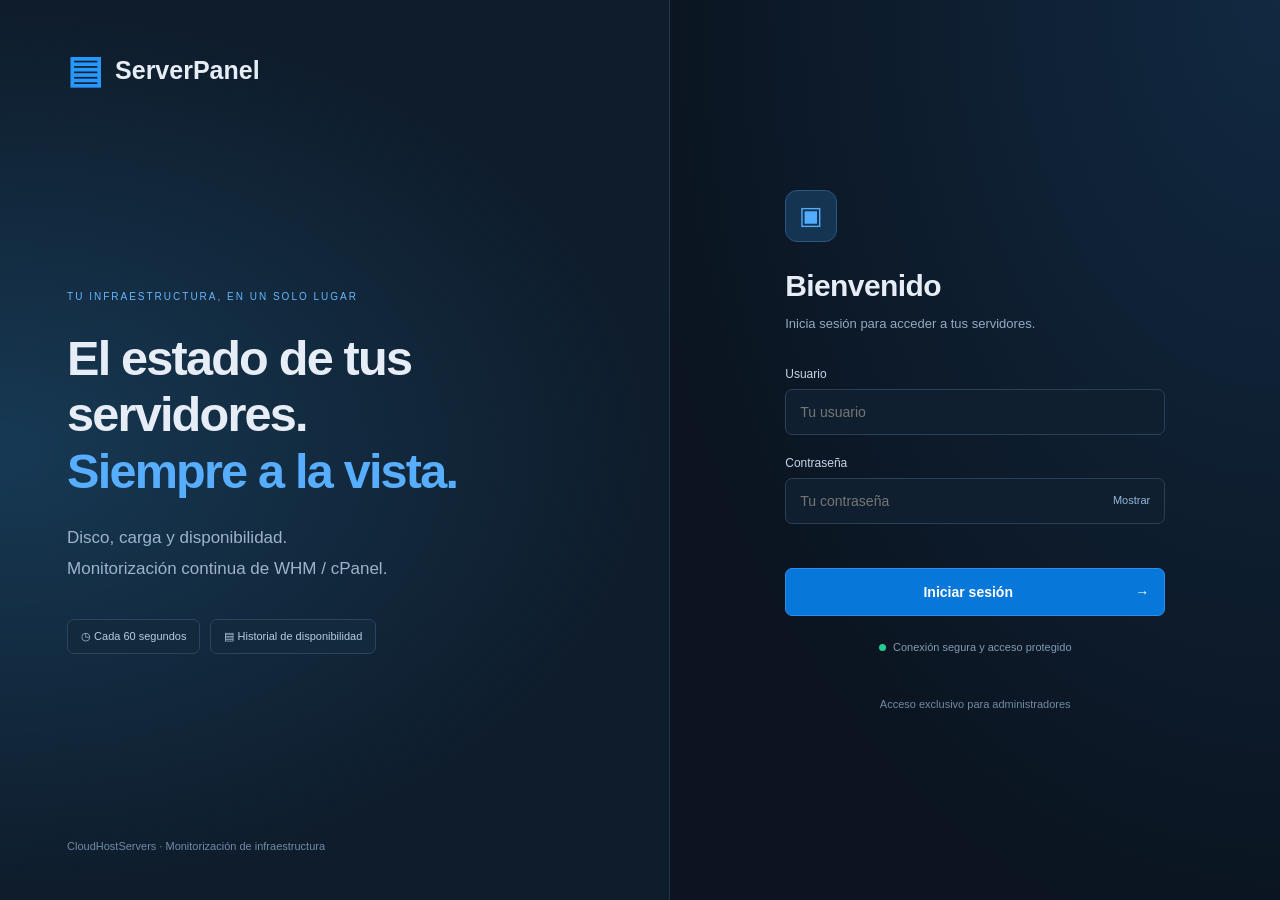
==== login.html @ 0e2ad508 "Add ServerPanel with responsive dashboard and load/latency charts" ====
<!doctype html><html lang="es"><head><meta charset="utf-8"><meta name="viewport" content="width=device-width,initial-scale=1"><title>Iniciar sesión · ServerPanel</title><link rel="stylesheet" href="/login.css"></head><body><main><section class="intro"><div class="brand"><span>▤</span> ServerPanel</div><div><p class="eyebrow">TU INFRAESTRUCTURA, EN UN SOLO LUGAR</p><h1>El estado de tus<br>servidores.<br><em>Siempre a la vista.</em></h1><p>Disco, carga y disponibilidad.<br>Monitorización continua de WHM / cPanel.</p><div class="pills"><span>◷ Cada 60 segundos</span><span>▤ Historial de disponibilidad</span></div></div><small>CloudHostServers · Monitorización de infraestructura</small></section><section class="access"><form id="loginForm"><div class="lock">▣</div><h2>Bienvenido</h2><p>Inicia sesión para acceder a tus servidores.</p><label for="username">Usuario</label><input id="username" name="username" autocomplete="username" required maxlength="64" placeholder="Tu usuario"><label for="password">Contraseña</label><div class="password"><input id="password" name="password" type="password" autocomplete="current-password" required maxlength="1024" placeholder="Tu contraseña"><button id="showPassword" type="button" aria-label="Mostrar contraseña">Mostrar</button></div><p id="error" role="alert"></p><button id="submit" type="submit">Iniciar sesión <span>→</span></button><div class="security"><i></i> Conexión segura y acceso protegido</div></form><small>Acceso exclusivo para administradores</small></section></main><script src="/login.js"></script></body></html>
---- login.css ----
:root{color-scheme:dark;font-family:'Segoe UI',Arial,sans-serif;color:#e7edf6;background:#0b1420}*{box-sizing:border-box}body{margin:0}main{min-height:100vh;display:grid;grid-template-columns:1.1fr 1fr}.intro{padding:48px 10%;background:radial-gradient(ellipse at 0% 50%,#173954,transparent 70%),#0e1c2b;border-right:1px solid #24384a;display:flex;flex-direction:column;justify-content:space-between;gap:70px}.brand{font-size:25px;font-weight:700;display:flex;align-items:center;gap:12px}.brand span{color:#2698ff;font-size:38px}.eyebrow{font-size:10px!important;letter-spacing:2px;color:#65b7ff!important}h1{font-size:clamp(34px,3.8vw,60px);line-height:1.16;letter-spacing:-1.8px;margin:24px 0}h1 em{font-style:normal;color:#57adff}.intro p{font-size:17px;line-height:1.8;color:#9eb3c9}.pills{display:flex;gap:10px;flex-wrap:wrap;margin-top:35px}.pills span{border:1px solid #2b455e;background:#132a3d;padding:10px 13px;border-radius:7px;font-size:11px;color:#b5cde2}small{font-size:11px;color:#718ba4}.access{padding:40px;display:flex;flex-direction:column;align-items:center;justify-content:center;gap:45px;background:radial-gradient(ellipse at 100% 0,#112941,transparent 75%)}form{width:100%;max-width:380px}.lock{display:flex;align-items:center;justify-content:center;width:52px;height:52px;border:1px solid #285782;border-radius:12px;background:#153451;color:#53adff;font-size:25px;margin-bottom:27px}h2{font-size:30px;letter-spacing:-.6px;margin:0 0 10px}form>p{font-size:13px;color:#92abc3;line-height:1.7;margin:0 0 32px}label{display:block;font-size:12px;margin:21px 0 8px;color:#c5d6e8}input{width:100%;border:1px solid #2a4056;border-radius:7px;background:#101f30;color:#e7edf6;padding:14px;font:inherit;font-size:14px;outline:none}input:focus{border-color:#2698ff;box-shadow:0 0 0 3px #2698ff1a}.password{position:relative}.password input{padding-right:78px}.password button{position:absolute;right:10px;top:11px;background:transparent;border:0;color:#91b8d9;font-size:11px;padding:5px;cursor:pointer}#submit{width:100%;padding:15px;border:1px solid #298fee;border-radius:7px;background:#0877da;color:white;font-size:14px;cursor:pointer;font-weight:600}#submit span{float:right}#submit:hover{background:#168aea}#submit:disabled{opacity:.6;cursor:wait}button:focus-visible{outline:2px solid #2698ff;outline-offset:3px}#error{color:#fb8190;min-height:20px;font-size:12px;margin:12px 0}.security{display:flex;gap:7px;align-items:center;justify-content:center;font-size:11px;color:#809bb3;margin-top:25px}.security i{height:7px;width:7px;border-radius:50%;background:#27cc95}@media(max-width:780px){main{grid-template-columns:1fr}.intro{padding:22px 28px;gap:0;border-right:0;border-bottom:1px solid #24384a}.intro>div:nth-child(2),.intro>small{display:none}.access{padding:40px 25px;min-height:calc(100vh - 88px)}}
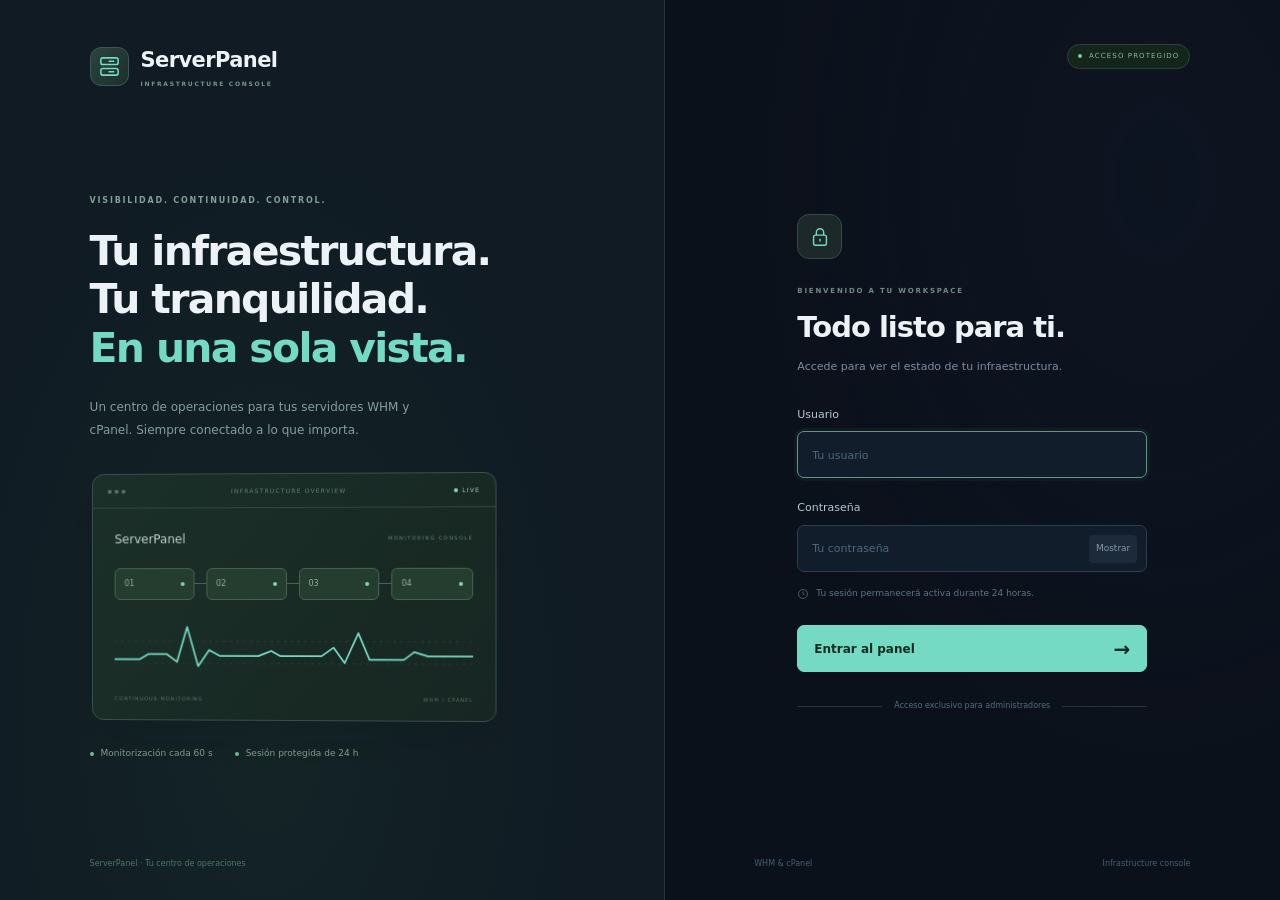
==== commit e6d3e646: "Redesign infrastructure console and mobile experience Unify dashboard, login, alerts and connection " ====
--- a/login.html
+++ b/login.html
@@ -1 +1,15 @@
-<!doctype html><html lang="es"><head><meta charset="utf-8"><meta name="viewport" content="width=device-width,initial-scale=1"><title>Iniciar sesión · ServerPanel</title><link rel="stylesheet" href="/login.css"></head><body><main><section class="intro"><div class="brand"><span>▤</span> ServerPanel</div><div><p class="eyebrow">TU INFRAESTRUCTURA, EN UN SOLO LUGAR</p><h1>El estado de tus<br>servidores.<br><em>Siempre a la vista.</em></h1><p>Disco, carga y disponibilidad.<br>Monitorización continua de WHM / cPanel.</p><div class="pills"><span>◷ Cada 60 segundos</span><span>▤ Historial de disponibilidad</span></div></div><small>CloudHostServers · Monitorización de infraestructura</small></section><section class="access"><form id="loginForm"><div class="lock">▣</div><h2>Bienvenido</h2><p>Inicia sesión para acceder a tus servidores.</p><label for="username">Usuario</label><input id="username" name="username" autocomplete="username" required maxlength="64" placeholder="Tu usuario"><label for="password">Contraseña</label><div class="password"><input id="password" name="password" type="password" autocomplete="current-password" required maxlength="1024" placeholder="Tu contraseña"><button id="showPassword" type="button" aria-label="Mostrar contraseña">Mostrar</button></div><p id="error" role="alert"></p><button id="submit" type="submit">Iniciar sesión <span>→</span></button><div class="security"><i></i> Conexión segura y acceso protegido</div></form><small>Acceso exclusivo para administradores</small></section></main><script src="/login.js"></script></body></html>
+<!doctype html>
+<html lang="es">
+<head><meta charset="utf-8"><meta name="viewport" content="width=device-width,initial-scale=1,viewport-fit=cover"><meta name="theme-color" content="#0b111b"><title>Acceder · ServerPanel</title><link rel="stylesheet" href="/login.css"></head>
+<body>
+  <main class="login-shell">
+    <section class="intro">
+      <a class="brand" href="/login"><span class="brand-mark"><svg viewBox="0 0 24 24" fill="none" stroke="currentColor" stroke-width="1.6"><rect x="3" y="3" width="18" height="7" rx="2"/><rect x="3" y="14" width="18" height="7" rx="2"/><path d="M7 6.5h.01M7 17.5h.01M11 6.5h6M11 17.5h6"/></svg></span><span>ServerPanel<small>INFRASTRUCTURE CONSOLE</small></span></a>
+      <div class="intro-content"><p class="eyebrow">VISIBILIDAD. CONTINUIDAD. CONTROL.</p><h1>Tu infraestructura.<br>Tu tranquilidad.<br><em>En una sola vista.</em></h1><p class="intro-copy">Un centro de operaciones para tus servidores WHM y cPanel. Siempre conectado a lo que importa.</p>
+        <div class="system-art" aria-hidden="true"><div class="art-header"><span class="art-dots"><i></i><i></i><i></i></span><span>INFRASTRUCTURE OVERVIEW</span><span class="art-live"><i></i> LIVE</span></div><div class="art-content"><div class="art-title"><span>ServerPanel</span><small>MONITORING CONSOLE</small></div><div class="art-topology"><span class="art-node">01 <i></i></span><span class="art-node">02 <i></i></span><span class="art-node">03 <i></i></span><span class="art-node">04 <i></i></span></div><svg class="art-wave" viewBox="0 0 420 75" fill="none"><path d="M0 56H420M0 30H420" stroke="#294438" stroke-dasharray="3 5"/><path d="M0 51 30 51 40 45 62 45 74 54 86 13 99 59 112 40 125 47 170 47 185 41 196 47 244 47 258 37 271 55 287 20 300 51 340 51 352 42 368 47 420 47" stroke="#74dac3" stroke-width="2" stroke-linejoin="round"/></svg><div class="art-caption"><span>CONTINUOUS MONITORING</span><span>WHM / CPANEL</span></div></div></div>
+        <div class="intro-features"><span><i></i>Monitorización cada 60 s</span><span><i></i>Sesión protegida de 24 h</span></div>
+      </div><small class="intro-footer">ServerPanel · Tu centro de operaciones</small>
+    </section>
+    <section class="access"><div class="access-top"><span class="secure-pill"><i></i>ACCESO PROTEGIDO</span></div><form id="loginForm"><div class="welcome-icon"><svg viewBox="0 0 24 24" fill="none" stroke="currentColor" stroke-width="1.5"><rect x="5" y="10" width="14" height="11" rx="2"/><path d="M8 10V7a4 4 0 0 1 8 0v3M12 14v3"/></svg></div><p class="eyebrow">BIENVENIDO A TU WORKSPACE</p><h2>Todo listo para ti.</h2><p class="form-intro">Accede para ver el estado de tu infraestructura.</p><label for="username">Usuario</label><input id="username" name="username" autocomplete="username" required maxlength="64" placeholder="Tu usuario" autofocus><label for="password">Contraseña</label><div class="password"><input id="password" name="password" type="password" autocomplete="current-password" required maxlength="1024" placeholder="Tu contraseña"><button id="showPassword" type="button" aria-label="Mostrar contraseña">Mostrar</button></div><div class="session-note"><svg viewBox="0 0 24 24" fill="none" stroke="currentColor" stroke-width="1.5"><circle cx="12" cy="12" r="9"/><path d="M12 7v5l3 2"/></svg>Tu sesión permanecerá activa durante 24 horas.</div><p id="error" role="alert"></p><button id="submit" type="submit">Entrar al panel <span>→</span></button><div class="access-note"><span></span>Acceso exclusivo para administradores<span></span></div></form><div class="access-footer"><span>WHM &amp; cPanel</span><span>Infrastructure console</span></div></section>
+  </main><script src="/login.js"></script>
+</body></html>
--- a/login.css
+++ b/login.css
@@ -1 +1,6 @@
-:root{color-scheme:dark;font-family:'Segoe UI',Arial,sans-serif;color:#e7edf6;background:#0b1420}*{box-sizing:border-box}body{margin:0}main{min-height:100vh;display:grid;grid-template-columns:1.1fr 1fr}.intro{padding:48px 10%;background:radial-gradient(ellipse at 0% 50%,#173954,transparent 70%),#0e1c2b;border-right:1px solid #24384a;display:flex;flex-direction:column;justify-content:space-between;gap:70px}.brand{font-size:25px;font-weight:700;display:flex;align-items:center;gap:12px}.brand span{color:#2698ff;font-size:38px}.eyebrow{font-size:10px!important;letter-spacing:2px;color:#65b7ff!important}h1{font-size:clamp(34px,3.8vw,60px);line-height:1.16;letter-spacing:-1.8px;margin:24px 0}h1 em{font-style:normal;color:#57adff}.intro p{font-size:17px;line-height:1.8;color:#9eb3c9}.pills{display:flex;gap:10px;flex-wrap:wrap;margin-top:35px}.pills span{border:1px solid #2b455e;background:#132a3d;padding:10px 13px;border-radius:7px;font-size:11px;color:#b5cde2}small{font-size:11px;color:#718ba4}.access{padding:40px;display:flex;flex-direction:column;align-items:center;justify-content:center;gap:45px;background:radial-gradient(ellipse at 100% 0,#112941,transparent 75%)}form{width:100%;max-width:380px}.lock{display:flex;align-items:center;justify-content:center;width:52px;height:52px;border:1px solid #285782;border-radius:12px;background:#153451;color:#53adff;font-size:25px;margin-bottom:27px}h2{font-size:30px;letter-spacing:-.6px;margin:0 0 10px}form>p{font-size:13px;color:#92abc3;line-height:1.7;margin:0 0 32px}label{display:block;font-size:12px;margin:21px 0 8px;color:#c5d6e8}input{width:100%;border:1px solid #2a4056;border-radius:7px;background:#101f30;color:#e7edf6;padding:14px;font:inherit;font-size:14px;outline:none}input:focus{border-color:#2698ff;box-shadow:0 0 0 3px #2698ff1a}.password{position:relative}.password input{padding-right:78px}.password button{position:absolute;right:10px;top:11px;background:transparent;border:0;color:#91b8d9;font-size:11px;padding:5px;cursor:pointer}#submit{width:100%;padding:15px;border:1px solid #298fee;border-radius:7px;background:#0877da;color:white;font-size:14px;cursor:pointer;font-weight:600}#submit span{float:right}#submit:hover{background:#168aea}#submit:disabled{opacity:.6;cursor:wait}button:focus-visible{outline:2px solid #2698ff;outline-offset:3px}#error{color:#fb8190;min-height:20px;font-size:12px;margin:12px 0}.security{display:flex;gap:7px;align-items:center;justify-content:center;font-size:11px;color:#809bb3;margin-top:25px}.security i{height:7px;width:7px;border-radius:50%;background:#27cc95}@media(max-width:780px){main{grid-template-columns:1fr}.intro{padding:22px 28px;gap:0;border-right:0;border-bottom:1px solid #24384a}.intro>div:nth-child(2),.intro>small{display:none}.access{padding:40px 25px;min-height:calc(100vh - 88px)}}
+:root{color-scheme:dark;--bg:#0b111b;--text:#edf2f6;--muted:#8f9dae;--mint:#74dac3;--line:#263445;--font:'Segoe UI Variable','Segoe UI',system-ui,-apple-system,sans-serif}*{box-sizing:border-box}body{margin:0;background:var(--bg);color:var(--text);font:14px/1.5 var(--font);-webkit-font-smoothing:antialiased}button,input{font:inherit}a{color:inherit;text-decoration:none}.login-shell{display:grid;grid-template-columns:1.08fr 1fr;min-height:100dvh}.intro{display:flex;flex-direction:column;padding:45px 7vw 30px;background:radial-gradient(ellipse at 40% 80%,#19342d5e,transparent 60%),#101b23;border-right:1px solid #263931}.brand{display:flex;gap:12px;align-items:center;font-size:21px;font-weight:600;letter-spacing:-.6px}.brand-mark{width:39px;height:39px;border:1px solid #3a5a51;background:linear-gradient(130deg,#2b443d,#1d302b);border-radius:11px;color:var(--mint);display:grid;place-items:center}.brand svg{width:23px;height:23px}.brand small{display:block;font-size:6px;letter-spacing:1.7px;color:#71988a;margin-top:2px}.intro-content{margin:auto 0;padding:55px 0 45px;max-width:465px}.eyebrow{color:#81a093;font-size:8px;letter-spacing:1.8px;font-weight:600;margin:0 0 20px}h1{font-size:clamp(32px,3.2vw,51px);line-height:1.18;font-weight:550;letter-spacing:-1.7px;margin:0 0 24px}h1 em{color:var(--mint);font-style:normal}.intro-copy{color:#849d9b;font-size:12px;line-height:1.9;max-width:340px;margin:0 0 32px}.system-art{max-width:405px;border:1px solid #36504a;border-radius:12px;background:linear-gradient(130deg,#1b3029,#172622);box-shadow:0 20px 50px #07120e22;transform:perspective(1200px) rotateY(-3deg);overflow:hidden}.art-header{display:flex;justify-content:space-between;gap:10px;align-items:center;padding:12px 15px;border-bottom:1px solid #30473c;color:#5d8573;font-size:6px;letter-spacing:1.2px}.art-dots{display:flex;gap:3px}.art-dots i{width:4px;height:4px;background:#547769;border-radius:50%}.art-live{color:#a5d5b9;display:flex;align-items:center;gap:4px}.art-live i{width:4px;height:4px;background:#87d5af;border-radius:50%}.art-content{padding:22px 22px 16px}.art-title{display:flex;align-items:center;justify-content:space-between;font-size:12px;color:#c1d5c9;font-weight:500}.art-title small{font-size:5px;letter-spacing:1.4px;color:#648977}.art-topology{display:grid;grid-template-columns:repeat(4,1fr);gap:12px;position:relative;margin-top:20px}.art-topology:before{content:'';height:1px;background:#3f6952;position:absolute;top:15px;left:0;right:0}.art-node{position:relative;border:1px solid #436450;background:#243d2e;color:#8eb29a;display:flex;gap:10px;align-items:center;padding:9px;border-radius:6px;font-size:8px}.art-node i{width:4px;height:4px;background:#8acfa7;border-radius:50%;margin-left:auto}.art-wave{width:100%;height:auto;margin:16px 0 10px}.art-caption{display:flex;justify-content:space-between;color:#547b63;font-size:5px;letter-spacing:1px}.intro-features{display:flex;flex-wrap:wrap;gap:22px;margin-top:26px;font-size:9px;color:#84a18d}.intro-features span{display:flex;gap:7px;align-items:center}.intro-features i{width:4px;height:4px;background:#70c294;border-radius:50%}.intro-footer{color:#4c7662;font-size:8px}.access{display:flex;flex-direction:column;padding:44px 7vw 30px;background:radial-gradient(ellipse at 80% 20%,#151e3340,transparent 60%),var(--bg)}.access-top{display:flex;justify-content:flex-end}.secure-pill{display:flex;align-items:center;gap:7px;border:1px solid #294537;background:#14251c;color:#8abb99;font-size:7px;letter-spacing:1.1px;border-radius:20px;padding:6px 10px}.secure-pill i{width:4px;height:4px;background:#85c999;border-radius:50%}form{width:100%;max-width:350px;margin:auto; padding:45px 0}.welcome-icon{width:45px;height:45px;background:#1c282a;border:1px solid #354b44;border-radius:12px;color:var(--mint);display:grid;place-items:center;margin-bottom:27px}.welcome-icon svg{width:22px;height:22px}form .eyebrow{color:#6c8b80;font-size:7px;margin-bottom:12px}h2{font-size:29px;line-height:1.25;letter-spacing:-1px;font-weight:550;margin:0 0 12px}.form-intro{color:#7c8ea2;font-size:11px;line-height:1.8;margin:0 0 30px}label{display:block;color:#b7c5d4;font-size:11px;margin-bottom:8px}input{display:block;width:100%;border:1px solid #2b3e50;color:#d9e5ee;background:#111d2a;border-radius:7px;min-height:47px;padding:12px 14px;font-size:12px;outline:none;transition:border-color .18s}input::placeholder{color:#4e687f;font-size:11px}input:focus{border-color:#629680;box-shadow:0 0 0 3px #74dac30b}#username{margin-bottom:22px}.password{position:relative}.password input{padding-right:76px}.password button{position:absolute;right:10px;top:10px;min-height:28px;padding:5px 7px;border:0;background:#1c2a3a;color:#8298ae;border-radius:4px;font-size:9px;cursor:pointer}.password button:hover{color:#cce4d9}.session-note{display:flex;align-items:center;gap:7px;color:#5a7385;font-size:9px;margin-top:15px}.session-note svg{width:12px;height:12px;flex-shrink:0}#error{font-size:11px;color:#ef8790;margin:14px 0 0;line-height:1.8}#error:empty{display:none}#submit{width:100%;margin-top:25px;border:1px solid var(--mint);border-radius:7px;min-height:47px;padding:12px 16px;background:var(--mint);color:#102b21;font-weight:600;font-size:12px;cursor:pointer;transition:background .18s;display:flex;align-items:center;justify-content:space-between}#submit span{font-size:20px;line-height:1}#submit:hover{background:#92e6ca}#submit:disabled{opacity:.55;cursor:wait}.access-note{display:flex;align-items:center;gap:12px;justify-content:center;color:#506c7d;font-size:8px;margin-top:28px}.access-note span{height:1px;flex:1;background:#243345}.access-footer{display:flex;justify-content:space-between;color:#435e74;font-size:8px;gap:15px}button:focus-visible,a:focus-visible{outline:2px solid var(--mint);outline-offset:4px}
+@media(max-width:1050px){.intro,.access{padding-left:5vw;padding-right:5vw}.intro-content{max-width:380px}h1{font-size:38px}.system-art{max-width:330px}.intro-features{gap:15px;font-size:8px}.art-title small{font-size:4px}.art-node{padding:8px 6px}.intro-copy{font-size:11px}h2{font-size:27px}}
+@media(max-width:760px){.login-shell{display:block;min-height:100dvh}.intro{display:block;padding:24px;border-right:0;border-bottom:1px solid #243831;background:radial-gradient(ellipse at 85% 70%,#25483c44,transparent 65%),#101b23}.brand{font-size:19px;gap:10px}.brand-mark{width:34px;height:34px;border-radius:9px}.brand small{font-size:5.5px}.intro-content{padding:26px 0 0;max-width:none}.intro-content .eyebrow{display:none}h1{font-size:29px;line-height:1.2;letter-spacing:-.9px;margin-bottom:12px}h1 br:first-of-type{display:none}h1 br:first-of-type:after{content:' '}.intro-copy{display:none}.system-art{display:none}.intro-features{margin-top:16px;gap:19px;font-size:8px}.intro-footer{display:none}.access{padding:23px 24px 28px;background:var(--bg)}.access-top{display:none}form{max-width:430px;padding:11px 0 34px;margin:0 auto}.welcome-icon{display:none}form .eyebrow{font-size:7px;margin:0 0 9px}h2{font-size:25px;letter-spacing:-.7px}.form-intro{font-size:11px;margin-bottom:23px}input{font-size:16px;min-height:47px;padding:11px 13px}input::placeholder{font-size:11px}label{font-size:11px}#username{margin-bottom:18px}.session-note{font-size:9px;margin-top:14px}#submit{min-height:48px;font-size:12px;margin-top:22px}.access-note{margin-top:25px;font-size:8px}.access-footer{max-width:430px;width:100%;margin:0 auto;font-size:8px}.password button{font-size:10px;padding:6px 8px;right:8px;top:8px;min-height:32px}}
+@media(max-width:360px){.intro,.access{padding-left:20px;padding-right:20px}h1{font-size:26px}.intro-features{gap:12px;font-size:7px}.intro-content{padding-top:21px}h2{font-size:24px}.session-note{font-size:8px}}
+@media(prefers-reduced-motion:reduce){*{transition:none!important}}
+@media(max-width:760px){h1 br:first-of-type{display:initial}}
